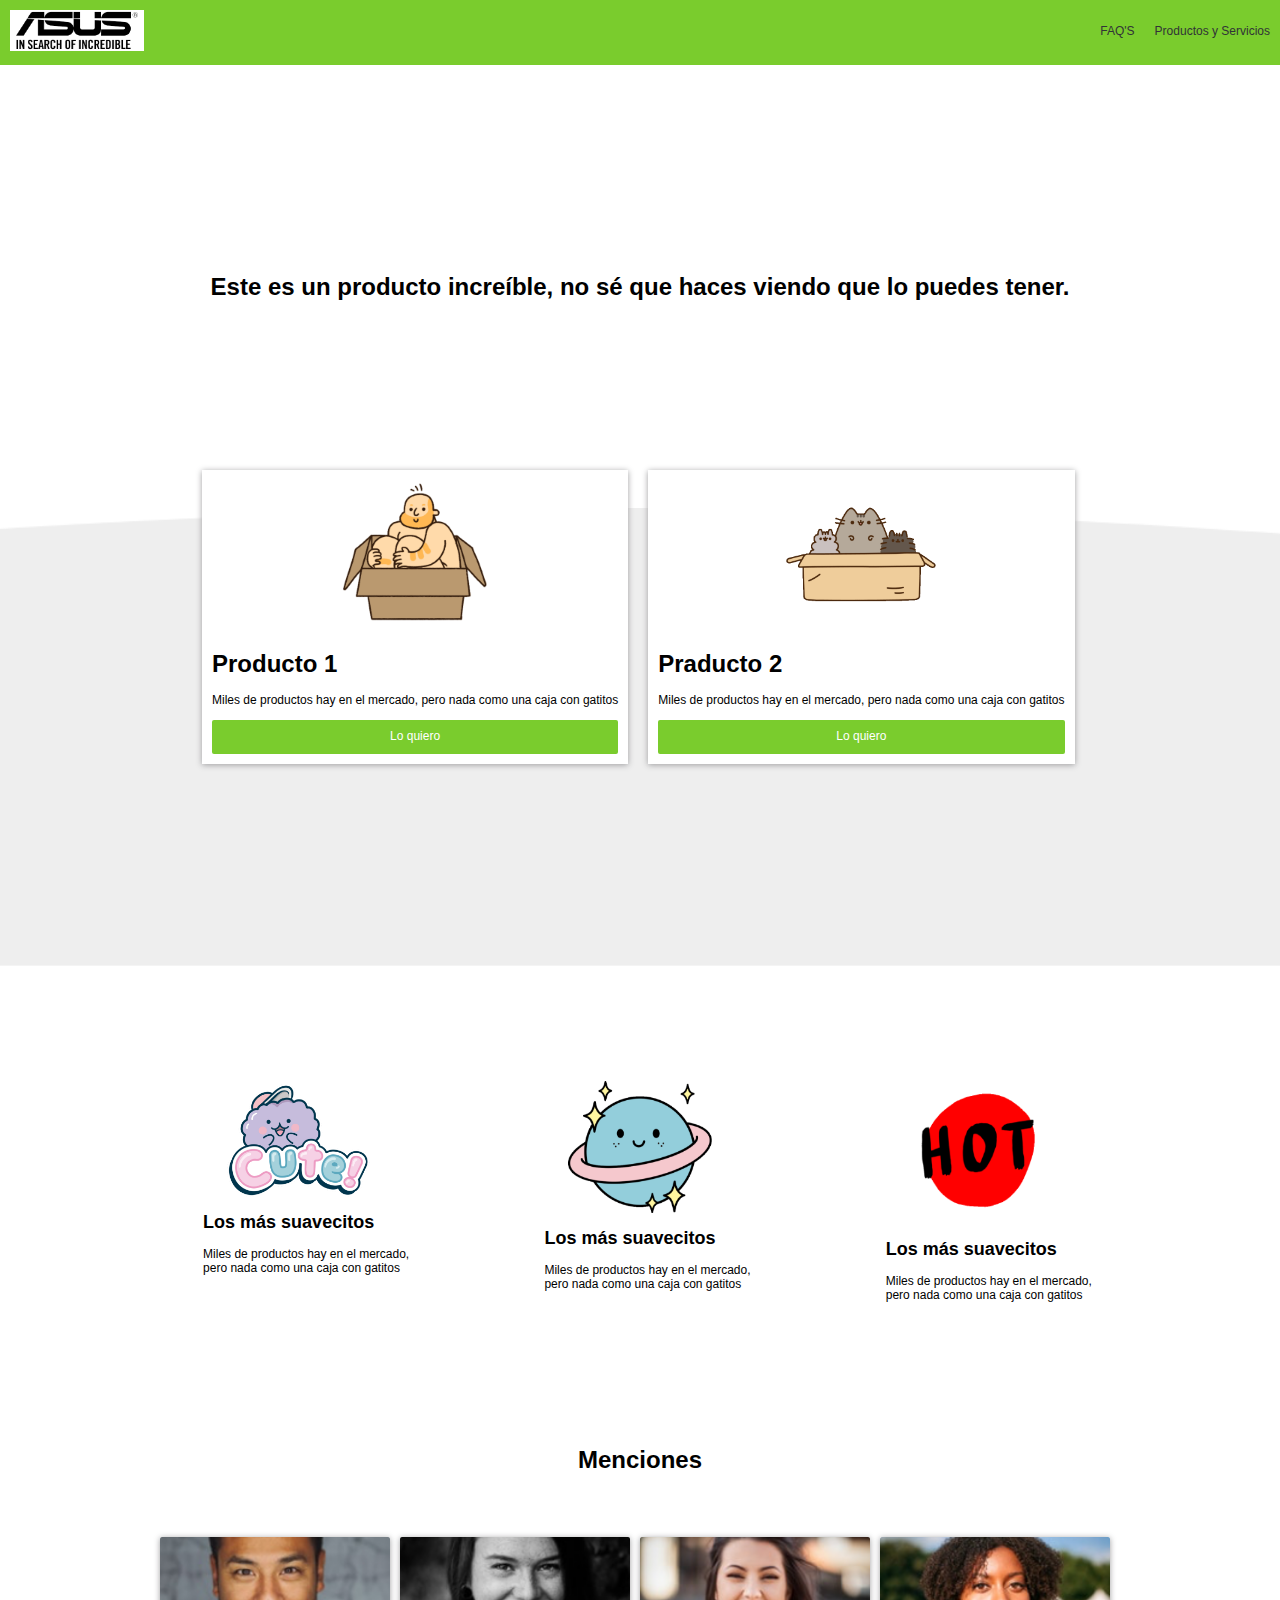
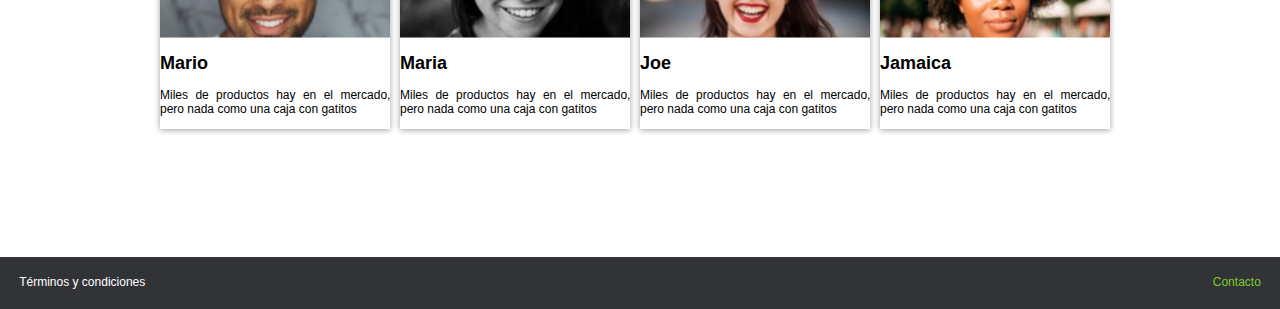
==== index.html @ 7d26d939 "Primer Push" ====
<!DOCTYPE html>
<html lang="es">
<head>
    <link rel="stylesheet" href="css/normalize.css">
    <link rel="stylesheet" href="css/estilos.css">
    <link rel="stylesheet" href="css/mobile.css">
    <link rel="stylesheet" href="css/animations.css">
    
    <meta charset="UTF-8">
    <title>Document</title>
</head>
<body>
<!-- Aqui comienza el NavBar -->
    <nav class="fadeInDown">
        <div class="brand_image">
            <a href="index.html"><img src="images/Logo_brand.png" alt="Logotipo"></a>
        </div>
        <div class="nav_options">
           
            <ul>
                <li><a href="#">FAQ'S</a></li>
                <li><a href="producto.html">Productos y Servicios</a></li>
            </ul>   

        </div>
    </nav>
<!-- Aqui termina el NavBar -->   
 
<!--Incio main_section -->

<div class="main_section fadeIn">
    <h1>Este es un producto increíble, no sé que haces viendo que lo puedes tener.</h1>
</div>

<div class="products">
    <div class="product fadeInUp">
        <div class="content">
                <div class="image_content">
                <img src="images/box1.webp" alt="">
            </div>
                <h1>Producto 1</h1>
                <p>Miles de productos hay en el mercado, pero nada como una caja con gatitos</p>
                <a href="ventas.html">
                        <button href="#" class="main_button">Lo quiero</button>
                        </a>
            </div>
        </div>

        <div class="product fadeInUp">
                <div class="content">
                <div class="image_content">
                <img src="images/box2.webp" alt="">
                </div>
                <h1>Praducto 2</h1>
                <p>Miles de productos hay en el mercado, pero nada como una caja con gatitos</p>
                <a href="ventas.html">
                        <button href="#" class="main_button">Lo quiero</button>
                        </a>    
            </div>
        </div>
</div>
<!--Incio Final_section -->
 
<!--Incio second_section -->
<div class="second_section"></div>
    <div class="references">
        <div class="reference">
            <div class="image_content2">
                <img src="images/b1.png" alt="">
            </div>
                <h2>Los más suavecitos</h2>
                <p>Miles de productos hay en el mercado, pero nada como una caja con gatitos</p>   
        </div>

        <div class="reference">
            <div class="image_content2">
                <img src="images/b2.png" alt="">
            </div>
                <h2>Los más suavecitos</h2>
                <p>Miles de productos hay en el mercado, pero nada como una caja con gatitos</p>   
            </div>

        <div class="reference">
            <div class="image_content2">
                <img src="images/b3.png" alt="">
            </div>
                <h2>Los más suavecitos</h2>
                <p>Miles de productos hay en el mercado, pero nada como una caja con gatitos</p>   
             </div>
        </div >
    </div>
<!-- Fial de Second Section -->

<!-- Start third Section -->

<div class="third_section">
    <h1>Menciones</h1>
</div>
    <div class="mentions">
        <div class="mention">
            <img src="images/p1.png" alt="">
            <h2>Mario</h2>
            <p>	Miles de productos hay en el mercado, pero nada como una caja con gatitos</p>
        </div>  

        <div class="mention">
                <img src="images/p2.png" alt="">
                <h2>Maria</h2>
                <p>	Miles de productos hay en el mercado, pero nada como una caja con gatitos</p>
        </div>


        <div class="mention">
         <img src="images/p3.png" alt="">
                <h2>Joe</h2>
                <p>	Miles de productos hay en el mercado, pero nada como una caja con gatitos</p>
        </div>

        <div class="mention">
            <img src="images/p4.png" alt="">
                <h2>Jamaica</h2>
                <p>	Miles de productos hay en el mercado, pero nada como una caja con gatitos</p>
        </div>
    </div>

<!-- end third section -->

<!-- start footer -->
<footer>
    <div class="terms_conditions"><a href="#">Términos y condiciones</a></div>
    
    <div class="contact" class="contact"><a href="mailto:contacto@brand.com">Contacto</a></div>
</footer>

<!-- End Footer  -->

    <!-- <script src="js/script.js"></script> -->
</body>
</html>
---- css/estilos.css ----
/* -----------------Variables */
:root {
    --green-color:#7ACC2D;
    --white-color:white;
    --black-color:#313337;
/* Espaciado */
    --space:10px;
/* tipografias */
    --normal:12px;
/* Box shadow */
    --box:0px 0 2px 1px #9f9ea0;
}
@import url('https://fonts.googleapis.com/css?family=Open+Sans:400,700&display=swap');

/* ------------------------- */
html,body {
    padding: 0px;
    font-size: var(--normal);
    font-family: 'Open Sans', sans-serif;
}

/* NavBar section */

nav {
    display: flex;
    background: var(--green-color);
    padding: var(--space);
    color: var(--white-color);
    justify-content: space-between;
    align-items: center;
}

nav ul {
    display: flex;
}

nav li {
    padding-left: 20px;
    list-style: none;
}

nav li a {
    color: var(--black-color);
    text-decoration: none;
}

nav li a:hover{
    color: var(--white-color);
}

p, label {
 font-size: var(--normal);
}


.brand_image img {
    width: 33%;
}

/* Main section */

.main_section {
    padding: 15%;
    text-align: center;
}


.products {
    background-image: url("../images/curve.png");

    background-size: cover;
    background-position: center top;
    padding: 15%;
    display: flex;
}

.product{
    padding: var(--space);
    margin-top: -240px;
    
}

.product .content {
    background-color:var(--white-color);
    padding: var(--space);
    box-shadow: 0 1px 6px 0 #9f9ea0;
    
}
.image_content{
    text-align: center;
}

.main_button{
    background-color: var(--green-color);
    width: 100%;
    padding: var(--space);
    font-size: var(--normal);
    color:var(--white-color);
    border: 0;
    cursor: pointer;
    border-radius: 2px;
}
.main_button:hover {
    background-color: #6aa731;
}

/* Second section */

.second_section {
    display:flex;
}
.references {
    display: flex;
    padding: 5% 10%;
    justify-content: space-between;
}

.references img{
    display: block;
    margin: 0% auto;
    width: 60%;
}

 .reference {
    padding: 5%;
    

}
.reference h2,
.reference p {
    margin-left: 10%;
}


.references .reference .image_content2{
    text-align: center;

}

/* end Second Section */

/* start second section */
.third_section{
    text-align: center;
    margin: 0% 0% 5% 0%;
    
    
}
.mentions {
    display: flex;
    margin: 0% auto;
    width: 75%;
}

.mentions img {
    display: block;
    margin: 0%;
    width: 100%
}
.mention{
    margin: 0% 1% 0% 0%;
    box-shadow: 0 1px 6px 0 #9f9ea0;
    text-align: justify ;
}



/*Star  products  */
.row {
    margin-top: 10%;
}
.col-4 img {
    max-width: 90%;
}
.col-8 {
    margin: 8% 0 0 0 ;
    
}
.container  h1 {
    margin :15% 0 0 -5%;
}


/* Start modulo_pago */

.modulo_pago{
    
    background-color: var(--white-color);
    box-shadow: var(--box);
    padding: var(--space);
    
}

.data {
    margin-top: var(--space);
    width: 100%;
    height: 35px;
    border-radius: 2px;
    border: 1px solid ;
    box-sizing: border-box;
}
.modulo_pago_images {
    max-width: 150px;
    text-align: center;
    width: 100%;
    margin: auto;
}

.modulo_pago .main_button {
    margin-top: var(--space);
    
}
.col-8ventas{
    margin-top: 20px;
    width: 100%;
    padding: var(--space);
}
/* start footer */

footer{
    display: flex;
    justify-content: space-between;
    background: #313337;
    padding: 1.5%;
    color: var(--white-color);
    margin: 10% 0 0 0 ;
    
}
footer a {
    color: white;
    text-decoration: none;
}

footer a:hover {
    color: var(--green-color);

}
.contact a {
    color: var(--green-color);
}

/* end footer */
---- css/mobile.css ----
@media (max-width: 600px) {

.products{
    display: inherit;
    height: auto;
}

.product {
    margin-top: auto;
}

.main_section{
    padding: 4%;
}

.references,     .mentions{
    display: inherit;
}







}
---- css/animations.css ----
.fadeIn {
    -webkit-animation-duration:4s;
    animation-duration: 4s;
    -webkit-animation-fill-mode:both ;
    animation-fill-mode: both;
    -webkit-animation-name: fadeIn;
    animation-name: fadeIn;
}

@keyframes fadeIn {
    from {
        opacity: 0;
    }
    to {
        opacity: 1;
    }
}

.fadeInDown {
    -webkit-animation-duration:1s;
    animation-duration: 1s;
    -webkit-animation-fill-mode:both ;
    animation-fill-mode: both;
    -webkit-animation-name: fadeInDown;
    animation-name: fadeInDown;
}

@keyframes fadeInDown {
    from {
        opacity: 0;
        -webkit-transform: translate3d(0, -100%,0);
        transform: translate3d(0, -100%,0);
    }
    to {
        opacity: 1;
        -webkit-transform: translate3d(0, 0,0);
        transform: translate3d(0, 0,0);
    }
}


.fadeInUp {
    -webkit-animation-duration:1s;
    animation-duration: 1s;
    -webkit-animation-fill-mode:both ;
    animation-fill-mode: both;
    -webkit-animation-name: fadeInUp;
    animation-name: fadeInUp;
}

@keyframes fadeInUp {
    from {
        opacity: 0;
        -webkit-transform: translate3d(0, 100%,0);
        transform: translate3d(0, 100%,0);
    }
    to {
        opacity: 1;
        -webkit-transform: translate3d(0, 0,0);
        transform: translate3d(0, 0,0);
    }
}
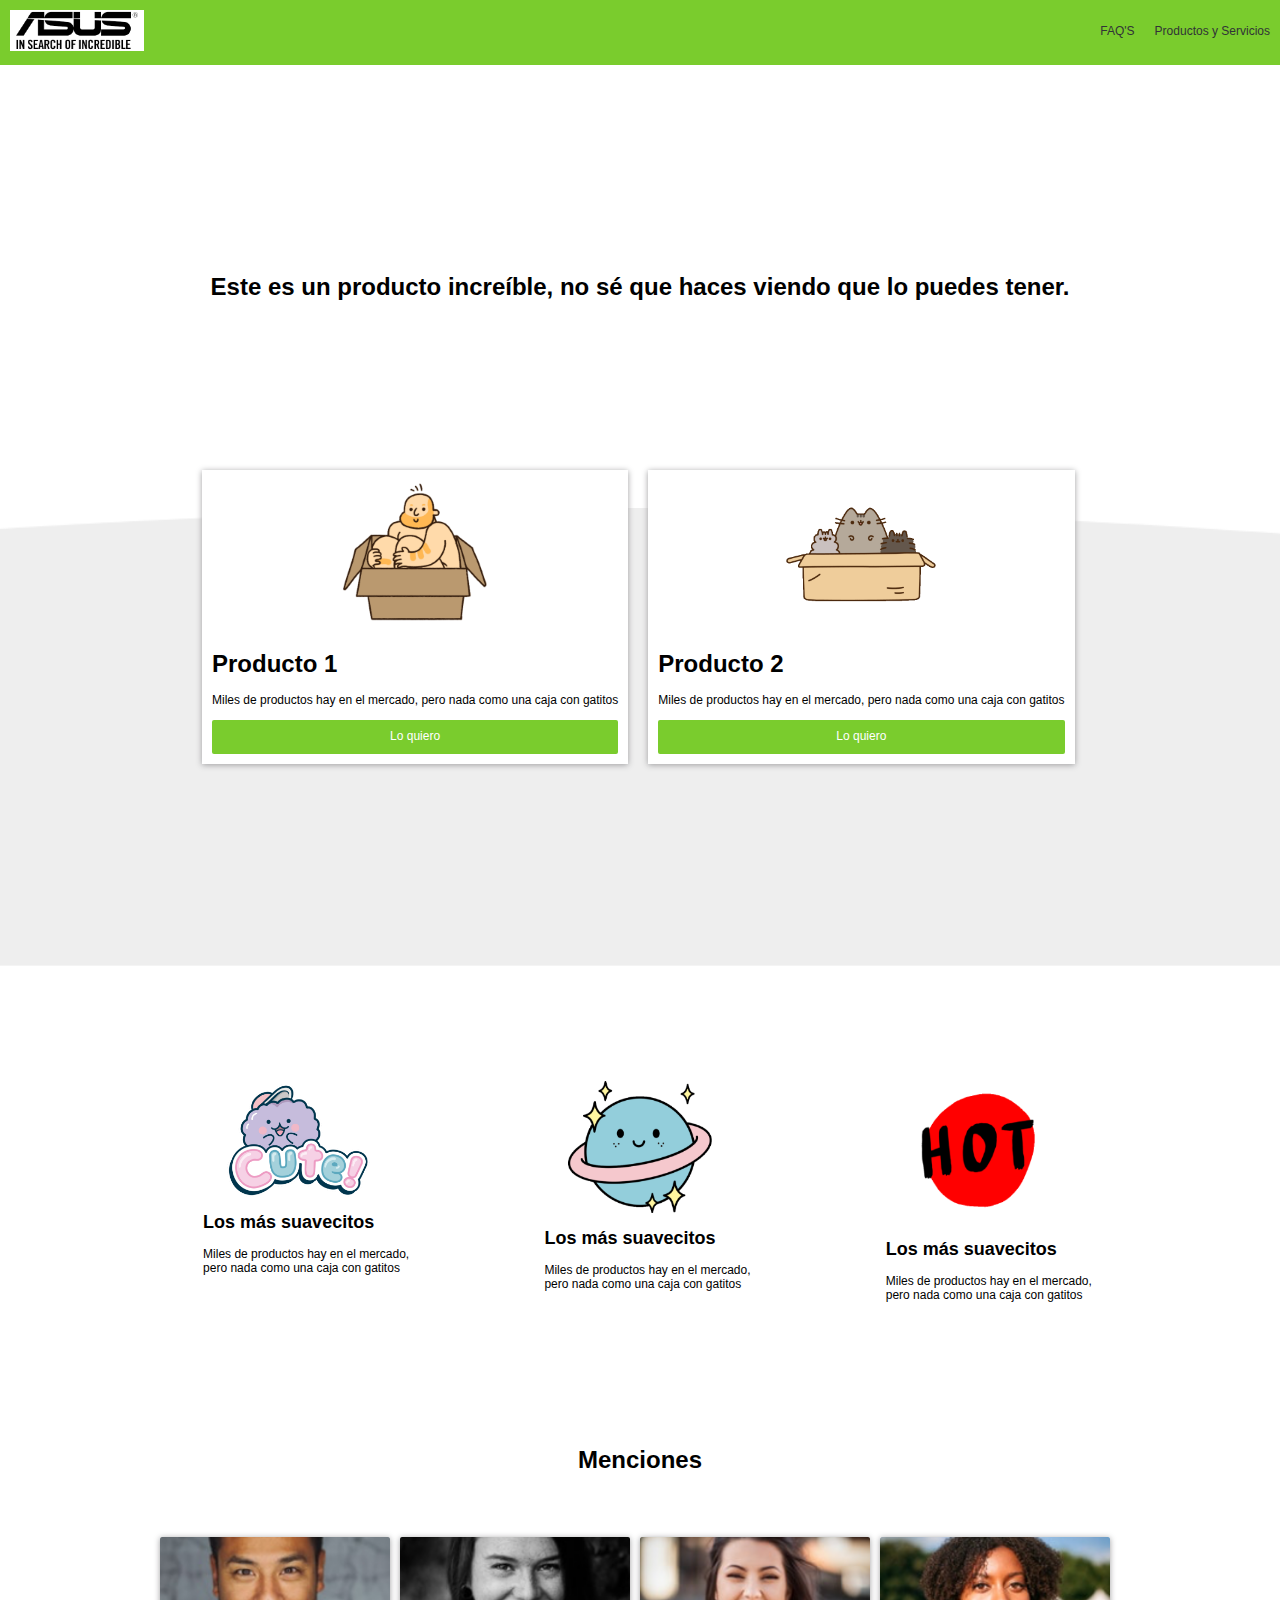
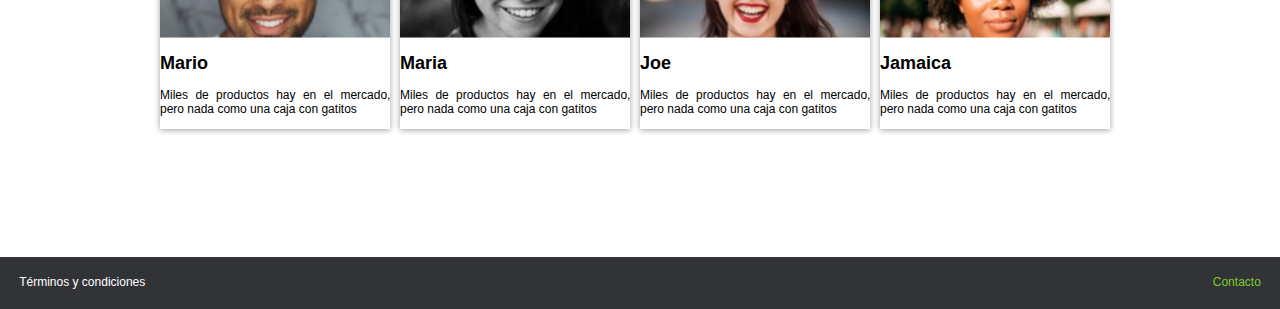
==== commit cec71678: "Update index.html" ====
--- a/index.html
+++ b/index.html
@@ -51,7 +51,7 @@
                 <div class="image_content">
                 <img src="images/box2.webp" alt="">
                 </div>
-                <h1>Praducto 2</h1>
+                <h1>Producto 2</h1>
                 <p>Miles de productos hay en el mercado, pero nada como una caja con gatitos</p>
                 <a href="ventas.html">
                         <button href="#" class="main_button">Lo quiero</button>
@@ -136,4 +136,4 @@
 
     <!-- <script src="js/script.js"></script> -->
 </body>
-</html>+</html>
